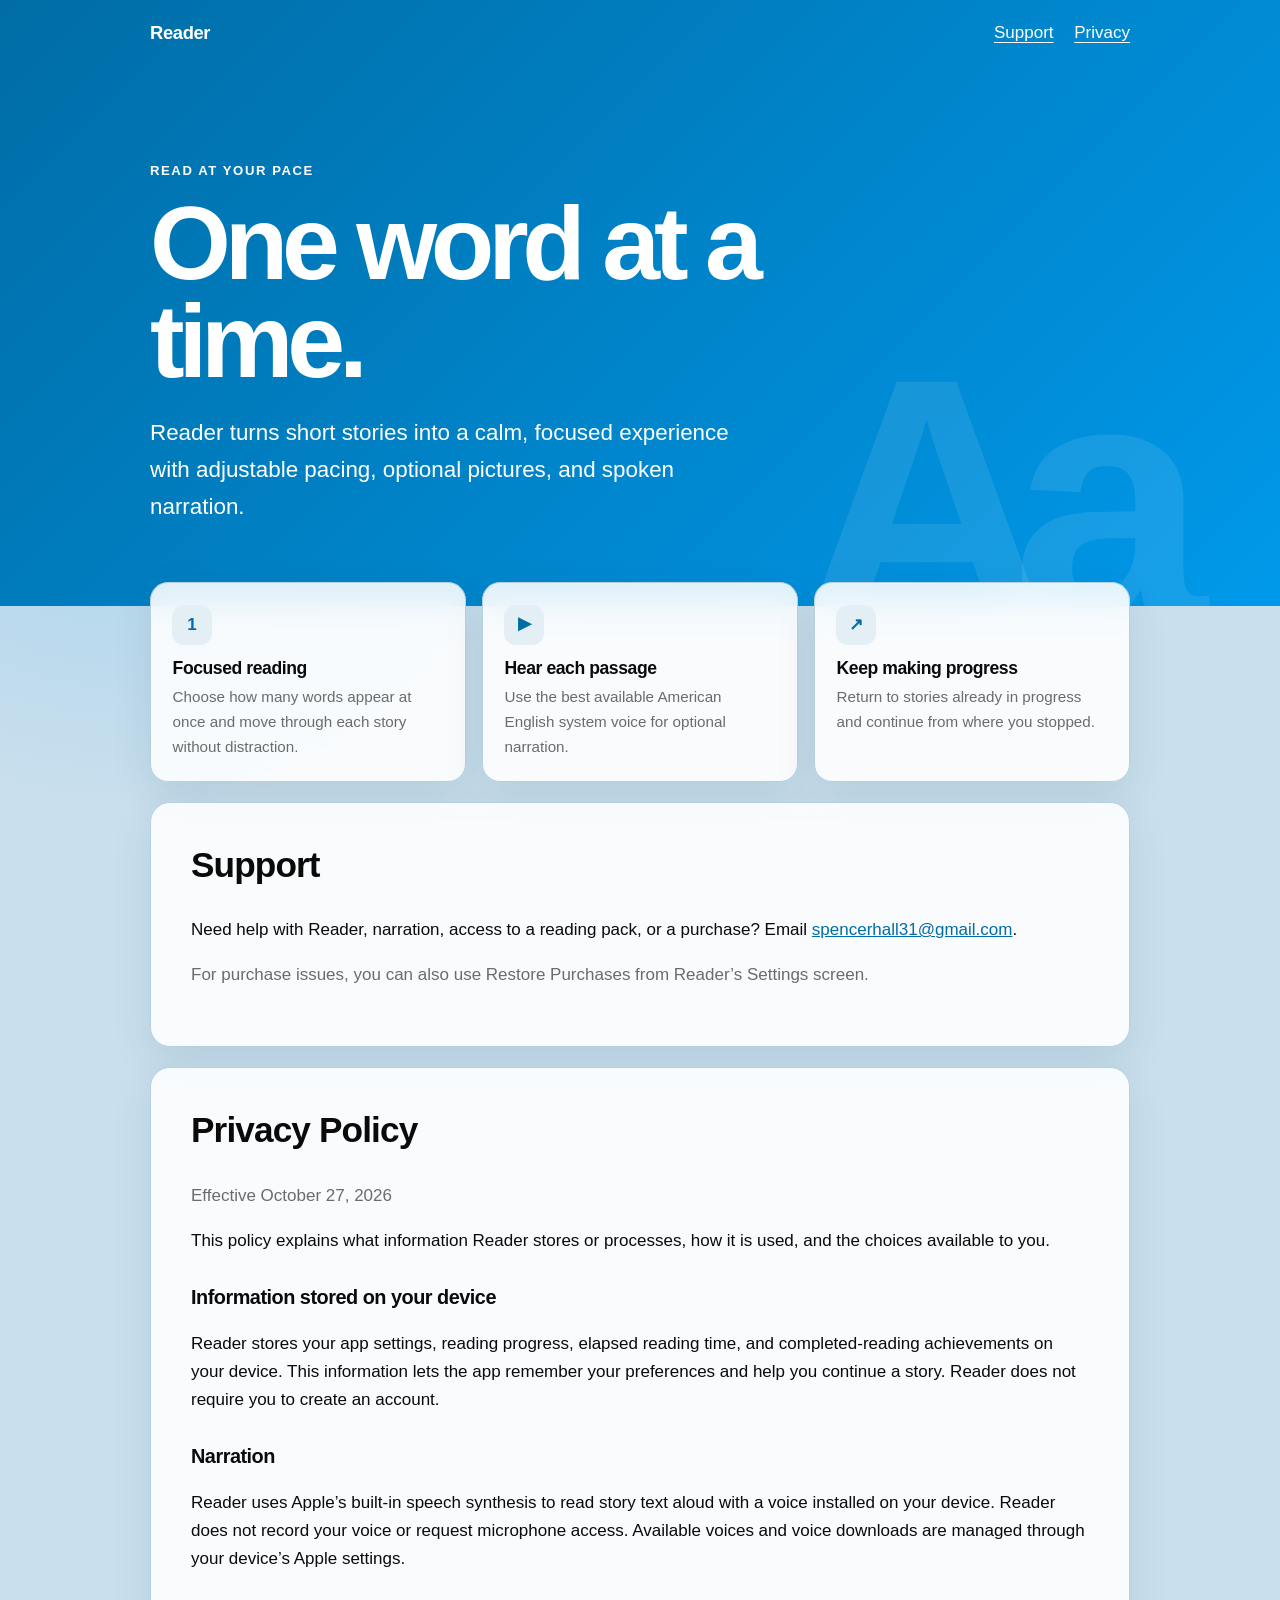
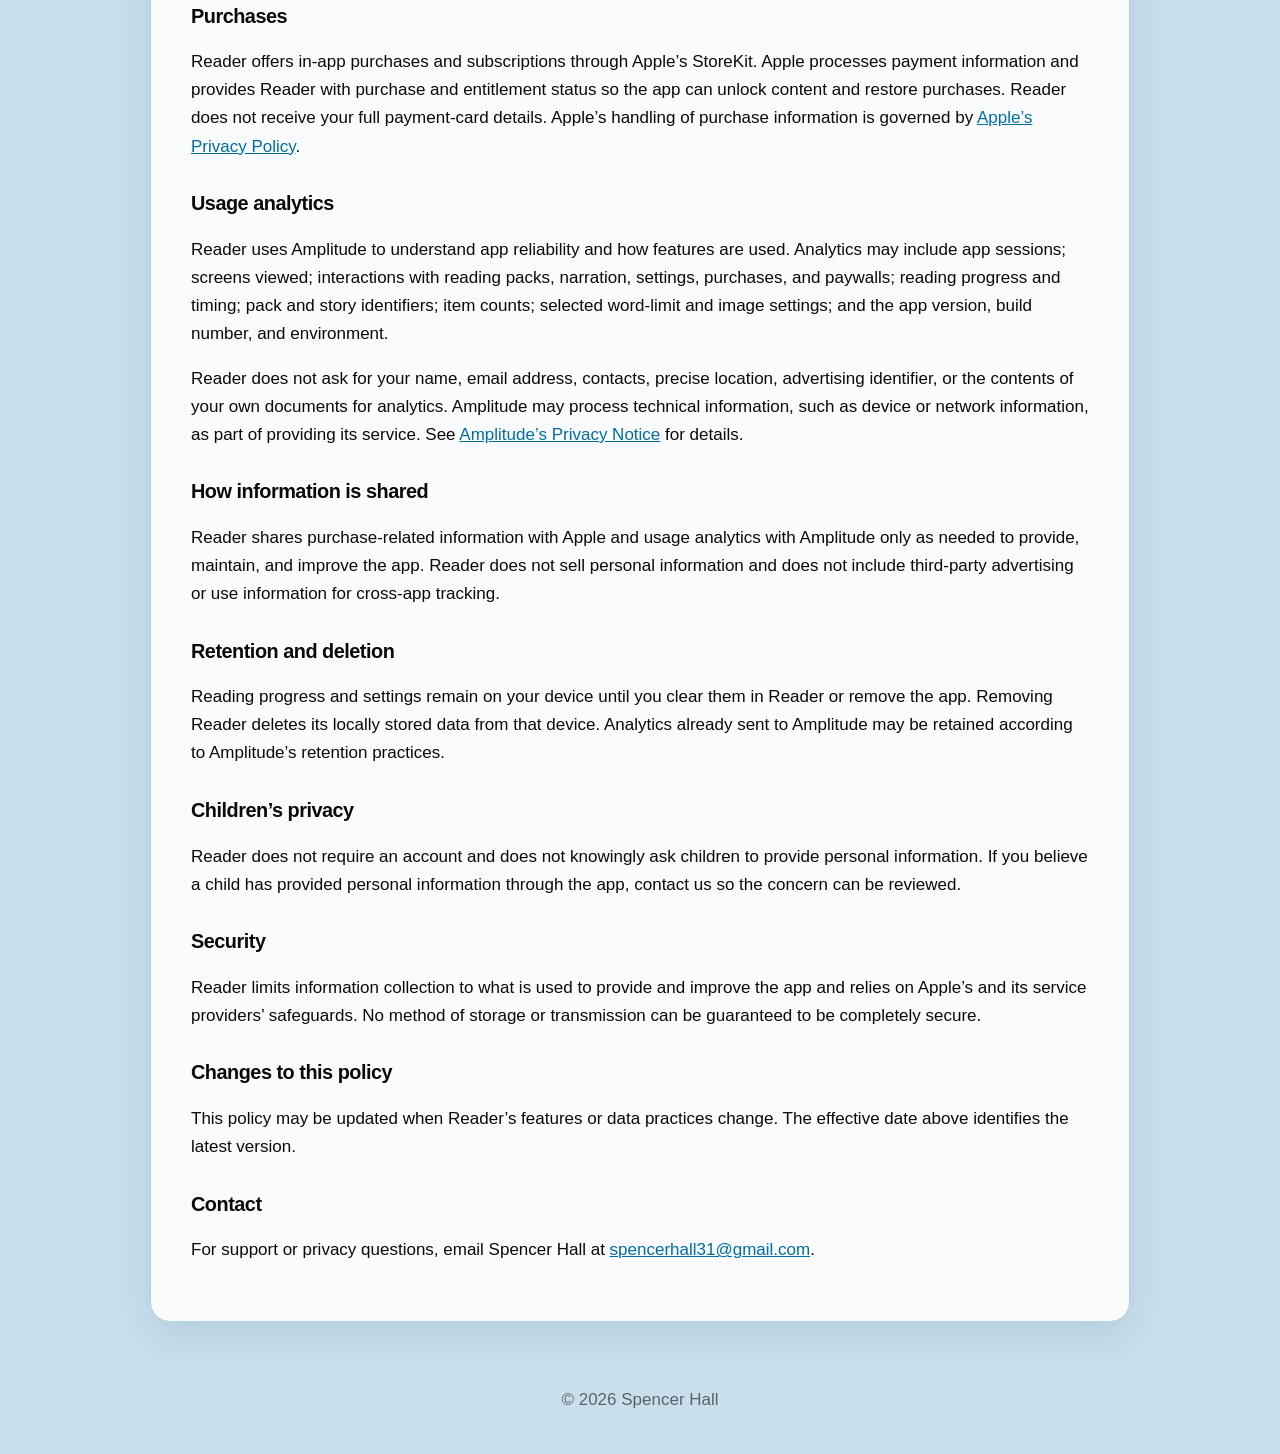
==== index.html @ de5d3157 "initial commit" ====
<!doctype html>
<html lang="en">
<head>
    <meta charset="utf-8">
    <meta name="viewport" content="width=device-width, initial-scale=1">
    <meta name="description" content="Reader makes reading easier with focused, word-by-word pacing, pictures, and spoken narration.">
    <title>Reader — Read at Your Pace</title>
    <style>
        :root {
            color-scheme: light dark;
            --background: #c9dfed;
            --surface: rgba(255, 255, 255, 0.88);
            --text: #0a0a0a;
            --muted: rgba(51, 51, 51, 0.72);
            --accent: #0099ea;
            --accent-strong: #006da6;
            --accent-soft: #e3eef5;
            --border: #b4d0e1;
            --hero-start: #006da6;
            --hero-end: #0099ea;
        }

        @media (prefers-color-scheme: dark) {
            :root {
                --background: #0a1922;
                --surface: rgba(16, 24, 32, 0.92);
                --text: #ffffff;
                --muted: rgba(197, 190, 176, 0.78);
                --accent: #33b5ff;
                --accent-strong: #79ceff;
                --accent-soft: #18232d;
                --border: #263b48;
                --hero-start: #005987;
                --hero-end: #008ed9;
            }
        }

        * { box-sizing: border-box; }

        html { scroll-behavior: smooth; }

        body {
            margin: 0;
            background:
                radial-gradient(circle at 10% 12%, rgba(0, 153, 234, 0.18), transparent 28rem),
                var(--background);
            color: var(--text);
            font-family: -apple-system, BlinkMacSystemFont, "SF Pro Text", "Helvetica Neue", Arial, sans-serif;
            font-size: 17px;
            line-height: 1.65;
        }

        a { color: var(--accent-strong); }

        header {
            overflow: hidden;
            position: relative;
            background: linear-gradient(135deg, var(--hero-start), var(--hero-end));
            color: #ffffff;
            padding: 1.1rem 1.25rem 5rem;
        }

        header::after {
            content: "Aa";
            position: absolute;
            right: max(-1rem, calc((100vw - 1050px) / 2));
            bottom: -4.5rem;
            color: rgba(255, 255, 255, 0.09);
            font-size: clamp(11rem, 28vw, 22rem);
            font-weight: 800;
            line-height: 1;
            letter-spacing: -0.12em;
            pointer-events: none;
        }

        .nav, .hero, main {
            width: min(100% - 2rem, 980px);
            margin-inline: auto;
        }

        .nav {
            display: flex;
            align-items: center;
            justify-content: space-between;
            gap: 1rem;
        }

        .brand {
            font-size: 1.15rem;
            font-weight: 750;
            letter-spacing: -0.02em;
        }

        nav a {
            color: #ffffff;
            margin-left: 1rem;
            text-decoration-thickness: 1px;
            text-underline-offset: 0.25em;
        }

        .hero {
            position: relative;
            z-index: 1;
            padding-top: clamp(4rem, 10vw, 7rem);
        }

        .eyebrow {
            margin: 0 0 0.75rem;
            font-size: 0.82rem;
            font-weight: 750;
            letter-spacing: 0.12em;
            text-transform: uppercase;
        }

        h1 {
            max-width: 720px;
            margin: 0;
            font-size: clamp(3rem, 9vw, 6.5rem);
            line-height: 0.95;
            letter-spacing: -0.06em;
        }

        .hero-copy {
            max-width: 590px;
            margin: 1.5rem 0 0;
            font-size: clamp(1.15rem, 2.5vw, 1.4rem);
        }

        main { margin-block: -1.5rem 4rem; position: relative; z-index: 2; }

        .features {
            display: grid;
            grid-template-columns: repeat(3, 1fr);
            gap: 1rem;
            margin-bottom: 1.25rem;
        }

        .feature, section {
            background: var(--surface);
            border: 1px solid var(--border);
            box-shadow: 0 14px 40px rgba(10, 54, 78, 0.10);
            backdrop-filter: blur(14px);
        }

        .feature {
            border-radius: 18px;
            padding: 1.35rem;
        }

        .feature-icon {
            display: grid;
            width: 2.5rem;
            height: 2.5rem;
            place-items: center;
            border-radius: 12px;
            background: var(--accent-soft);
            color: var(--accent-strong);
            font-weight: 800;
        }

        .feature h2 { margin: 0.85rem 0 0.25rem; font-size: 1.1rem; }
        .feature p { margin: 0; color: var(--muted); font-size: 0.95rem; }

        section {
            border-radius: 20px;
            margin-bottom: 1.25rem;
            padding: clamp(1.4rem, 5vw, 2.5rem);
        }

        section > h2 { margin-top: 0; font-size: clamp(1.65rem, 4vw, 2.2rem); }
        h2, h3 { line-height: 1.25; letter-spacing: -0.025em; }
        h3 { margin-top: 1.9rem; }

        .effective-date, .muted { color: var(--muted); }

        footer {
            color: var(--muted);
            padding: 0 1rem 2.5rem;
            text-align: center;
        }

        @media (max-width: 700px) {
            header { padding-bottom: 4rem; }
            .features { grid-template-columns: 1fr; }
            .nav { align-items: flex-start; }
            nav { display: flex; flex-direction: column; align-items: flex-end; }
            nav a { margin: 0; }
        }

        @media (prefers-reduced-motion: reduce) {
            html { scroll-behavior: auto; }
        }
    </style>
</head>
<body>
    <header>
        <div class="nav">
            <div class="brand">Reader</div>
            <nav aria-label="Page navigation">
                <a href="#support">Support</a>
                <a href="#privacy">Privacy</a>
            </nav>
        </div>

        <div class="hero">
            <p class="eyebrow">Read at your pace</p>
            <h1>One word at a time.</h1>
            <p class="hero-copy">Reader turns short stories into a calm, focused experience with adjustable pacing, optional pictures, and spoken narration.</p>
        </div>
    </header>

    <main>
        <div class="features" aria-label="Reader features">
            <article class="feature">
                <div class="feature-icon" aria-hidden="true">1</div>
                <h2>Focused reading</h2>
                <p>Choose how many words appear at once and move through each story without distraction.</p>
            </article>
            <article class="feature">
                <div class="feature-icon" aria-hidden="true">▶</div>
                <h2>Hear each passage</h2>
                <p>Use the best available American English system voice for optional narration.</p>
            </article>
            <article class="feature">
                <div class="feature-icon" aria-hidden="true">↗</div>
                <h2>Keep making progress</h2>
                <p>Return to stories already in progress and continue from where you stopped.</p>
            </article>
        </div>

        <section id="support">
            <h2>Support</h2>
            <p>Need help with Reader, narration, access to a reading pack, or a purchase? Email <a href="mailto:spencerhall31@gmail.com">spencerhall31@gmail.com</a>.</p>
            <p class="muted">For purchase issues, you can also use Restore Purchases from Reader’s Settings screen.</p>
        </section>

        <section id="privacy">
            <h2>Privacy Policy</h2>
            <p class="effective-date">Effective October 27, 2026</p>
            <p>This policy explains what information Reader stores or processes, how it is used, and the choices available to you.</p>

            <h3>Information stored on your device</h3>
            <p>Reader stores your app settings, reading progress, elapsed reading time, and completed-reading achievements on your device. This information lets the app remember your preferences and help you continue a story. Reader does not require you to create an account.</p>

            <h3>Narration</h3>
            <p>Reader uses Apple’s built-in speech synthesis to read story text aloud with a voice installed on your device. Reader does not record your voice or request microphone access. Available voices and voice downloads are managed through your device’s Apple settings.</p>

            <h3>Purchases</h3>
            <p>Reader offers in-app purchases and subscriptions through Apple’s StoreKit. Apple processes payment information and provides Reader with purchase and entitlement status so the app can unlock content and restore purchases. Reader does not receive your full payment-card details. Apple’s handling of purchase information is governed by <a href="https://www.apple.com/legal/privacy/" rel="noopener noreferrer">Apple’s Privacy Policy</a>.</p>

            <h3>Usage analytics</h3>
            <p>Reader uses Amplitude to understand app reliability and how features are used. Analytics may include app sessions; screens viewed; interactions with reading packs, narration, settings, purchases, and paywalls; reading progress and timing; pack and story identifiers; item counts; selected word-limit and image settings; and the app version, build number, and environment.</p>
            <p>Reader does not ask for your name, email address, contacts, precise location, advertising identifier, or the contents of your own documents for analytics. Amplitude may process technical information, such as device or network information, as part of providing its service. See <a href="https://amplitude.com/privacy" rel="noopener noreferrer">Amplitude’s Privacy Notice</a> for details.</p>

            <h3>How information is shared</h3>
            <p>Reader shares purchase-related information with Apple and usage analytics with Amplitude only as needed to provide, maintain, and improve the app. Reader does not sell personal information and does not include third-party advertising or use information for cross-app tracking.</p>

            <h3>Retention and deletion</h3>
            <p>Reading progress and settings remain on your device until you clear them in Reader or remove the app. Removing Reader deletes its locally stored data from that device. Analytics already sent to Amplitude may be retained according to Amplitude’s retention practices.</p>

            <h3>Children’s privacy</h3>
            <p>Reader does not require an account and does not knowingly ask children to provide personal information. If you believe a child has provided personal information through the app, contact us so the concern can be reviewed.</p>

            <h3>Security</h3>
            <p>Reader limits information collection to what is used to provide and improve the app and relies on Apple’s and its service providers’ safeguards. No method of storage or transmission can be guaranteed to be completely secure.</p>

            <h3>Changes to this policy</h3>
            <p>This policy may be updated when Reader’s features or data practices change. The effective date above identifies the latest version.</p>

            <h3>Contact</h3>
            <p>For support or privacy questions, email Spencer Hall at <a href="mailto:spencerhall31@gmail.com">spencerhall31@gmail.com</a>.</p>
        </section>
    </main>

    <footer>&copy; 2026 Spencer Hall</footer>
</body>
</html>
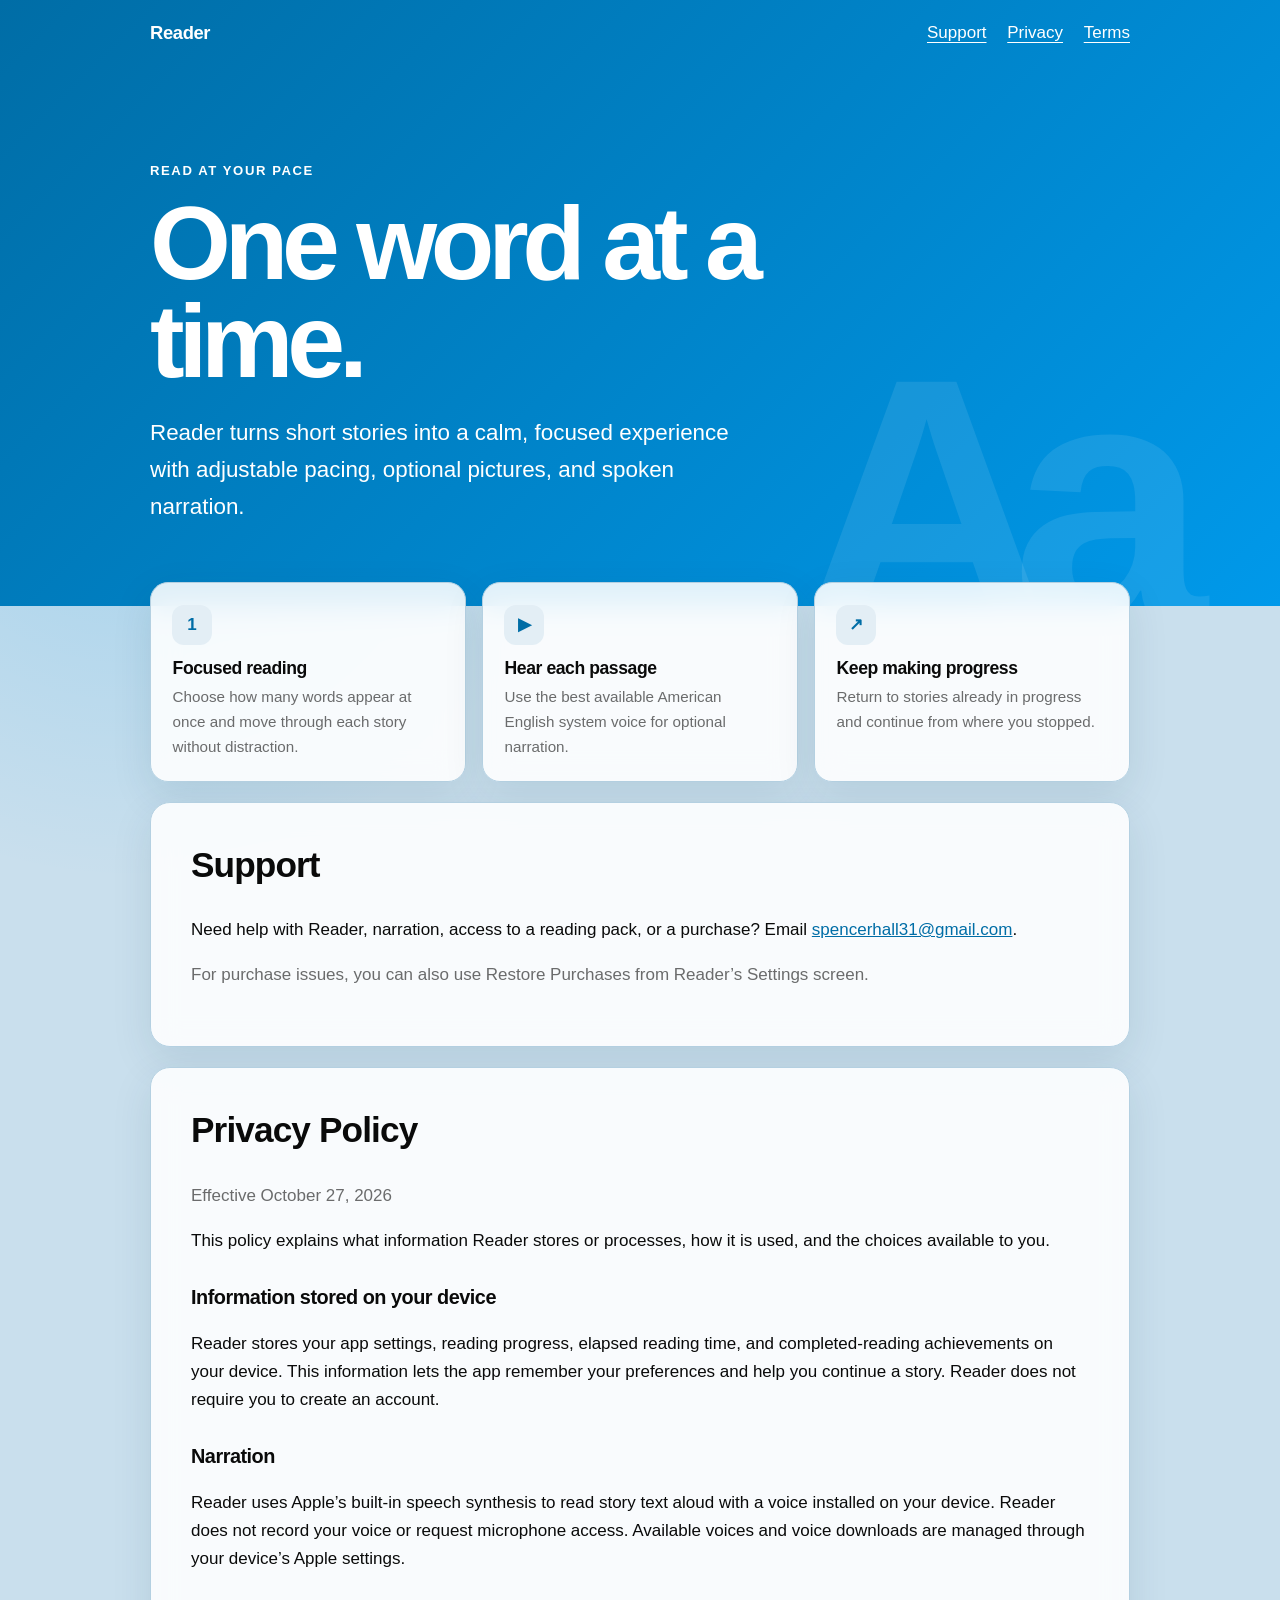
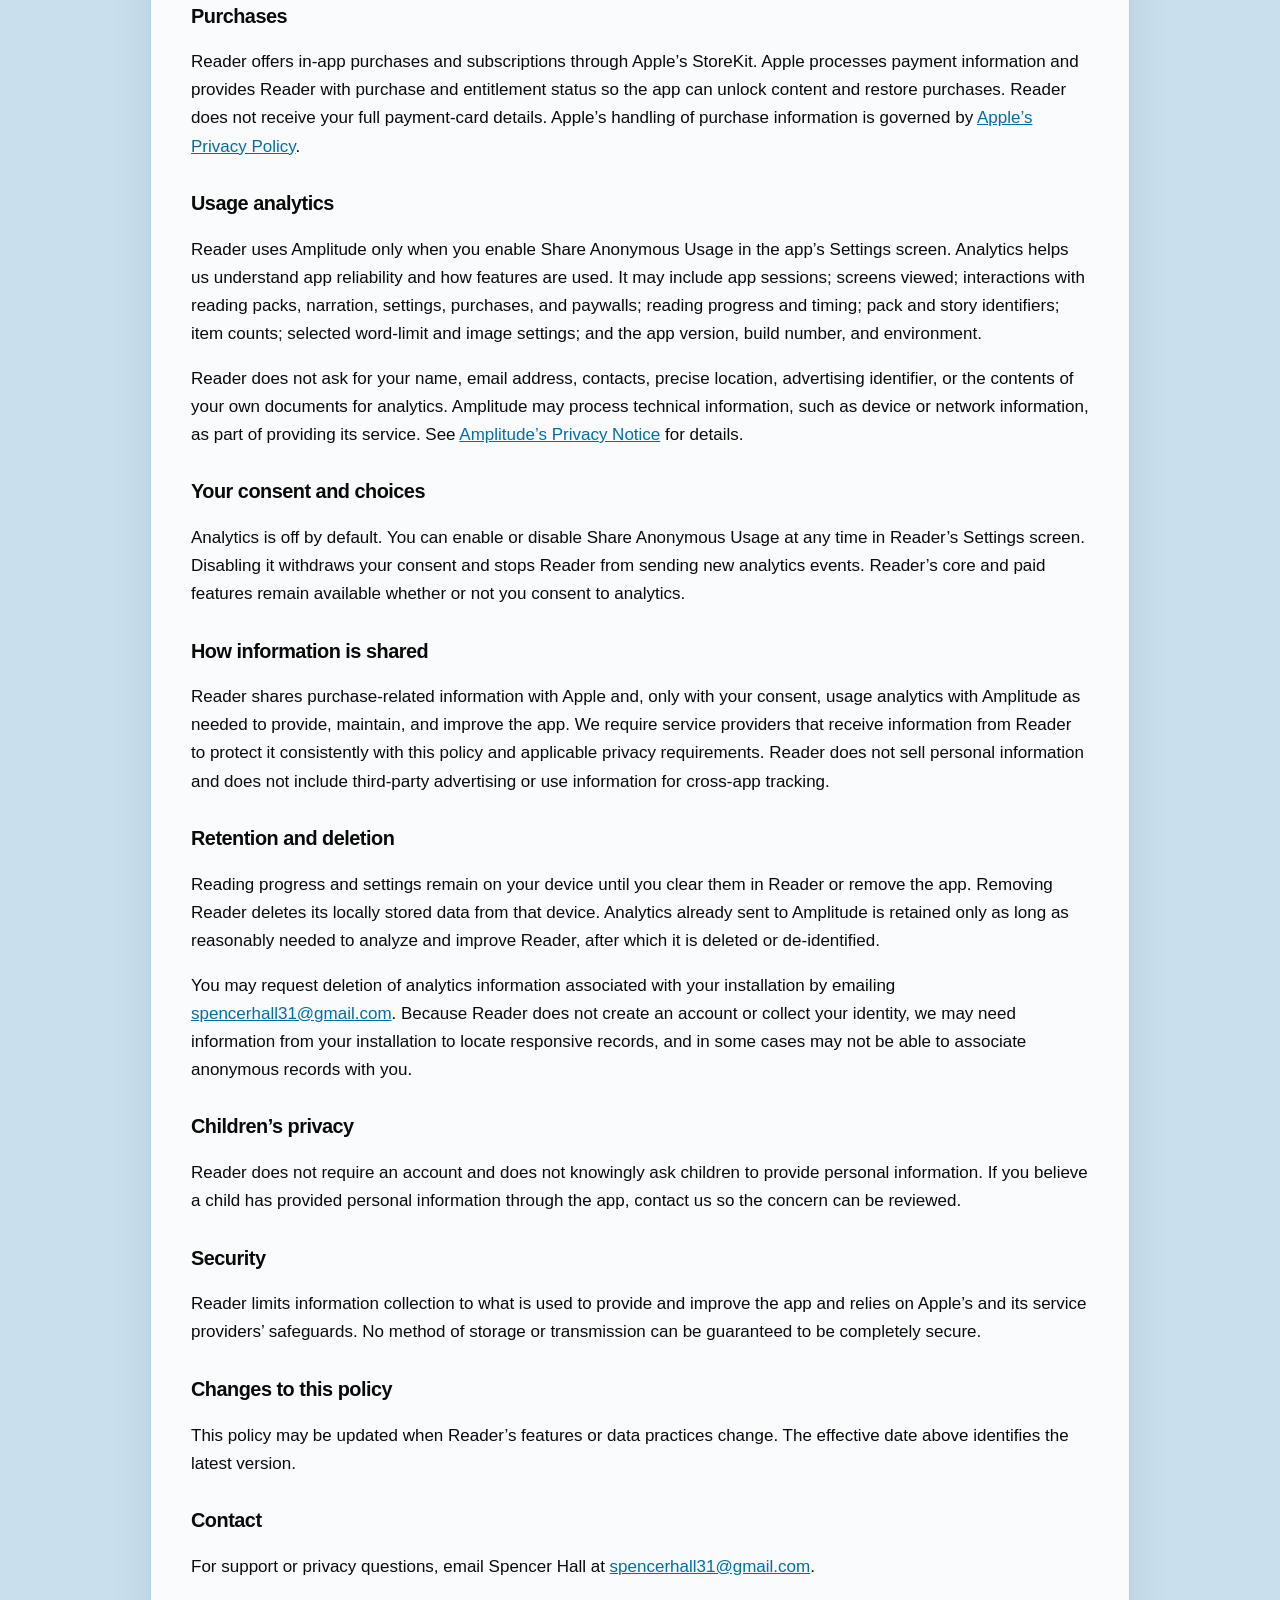
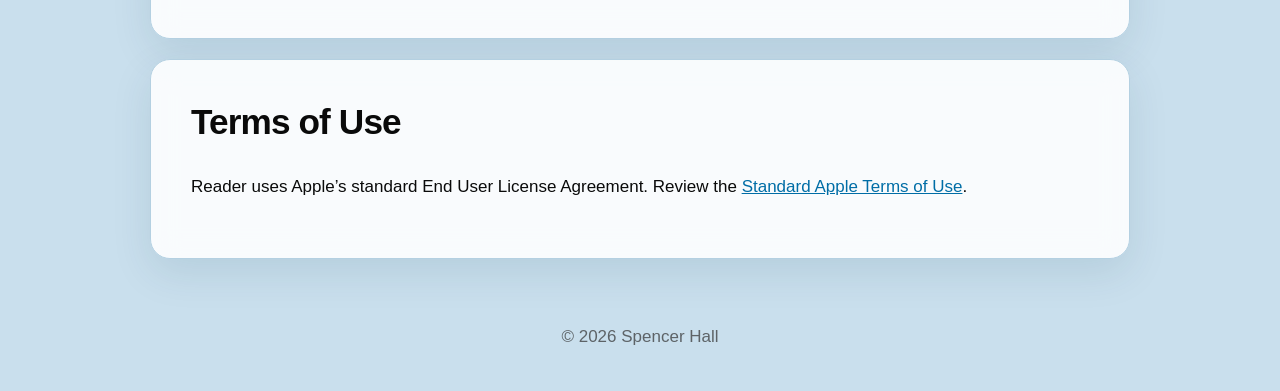
==== commit 2067b094: "updates" ====
--- a/index.html
+++ b/index.html
@@ -197,8 +197,9 @@
         <div class="nav">
             <div class="brand">Reader</div>
             <nav aria-label="Page navigation">
-                <a href="#support">Support</a>
-                <a href="#privacy">Privacy</a>
+            <a href="#support">Support</a>
+            <a href="#privacy">Privacy</a>
+            <a href="#terms">Terms</a>
             </nav>
         </div>
 
@@ -249,14 +250,18 @@
             <p>Reader offers in-app purchases and subscriptions through Apple’s StoreKit. Apple processes payment information and provides Reader with purchase and entitlement status so the app can unlock content and restore purchases. Reader does not receive your full payment-card details. Apple’s handling of purchase information is governed by <a href="https://www.apple.com/legal/privacy/" rel="noopener noreferrer">Apple’s Privacy Policy</a>.</p>
 
             <h3>Usage analytics</h3>
-            <p>Reader uses Amplitude to understand app reliability and how features are used. Analytics may include app sessions; screens viewed; interactions with reading packs, narration, settings, purchases, and paywalls; reading progress and timing; pack and story identifiers; item counts; selected word-limit and image settings; and the app version, build number, and environment.</p>
+            <p>Reader uses Amplitude only when you enable Share Anonymous Usage in the app’s Settings screen. Analytics helps us understand app reliability and how features are used. It may include app sessions; screens viewed; interactions with reading packs, narration, settings, purchases, and paywalls; reading progress and timing; pack and story identifiers; item counts; selected word-limit and image settings; and the app version, build number, and environment.</p>
             <p>Reader does not ask for your name, email address, contacts, precise location, advertising identifier, or the contents of your own documents for analytics. Amplitude may process technical information, such as device or network information, as part of providing its service. See <a href="https://amplitude.com/privacy" rel="noopener noreferrer">Amplitude’s Privacy Notice</a> for details.</p>
 
+            <h3>Your consent and choices</h3>
+            <p>Analytics is off by default. You can enable or disable Share Anonymous Usage at any time in Reader’s Settings screen. Disabling it withdraws your consent and stops Reader from sending new analytics events. Reader’s core and paid features remain available whether or not you consent to analytics.</p>
+
             <h3>How information is shared</h3>
-            <p>Reader shares purchase-related information with Apple and usage analytics with Amplitude only as needed to provide, maintain, and improve the app. Reader does not sell personal information and does not include third-party advertising or use information for cross-app tracking.</p>
+            <p>Reader shares purchase-related information with Apple and, only with your consent, usage analytics with Amplitude as needed to provide, maintain, and improve the app. We require service providers that receive information from Reader to protect it consistently with this policy and applicable privacy requirements. Reader does not sell personal information and does not include third-party advertising or use information for cross-app tracking.</p>
 
             <h3>Retention and deletion</h3>
-            <p>Reading progress and settings remain on your device until you clear them in Reader or remove the app. Removing Reader deletes its locally stored data from that device. Analytics already sent to Amplitude may be retained according to Amplitude’s retention practices.</p>
+            <p>Reading progress and settings remain on your device until you clear them in Reader or remove the app. Removing Reader deletes its locally stored data from that device. Analytics already sent to Amplitude is retained only as long as reasonably needed to analyze and improve Reader, after which it is deleted or de-identified.</p>
+            <p>You may request deletion of analytics information associated with your installation by emailing <a href="mailto:spencerhall31@gmail.com">spencerhall31@gmail.com</a>. Because Reader does not create an account or collect your identity, we may need information from your installation to locate responsive records, and in some cases may not be able to associate anonymous records with you.</p>
 
             <h3>Children’s privacy</h3>
             <p>Reader does not require an account and does not knowingly ask children to provide personal information. If you believe a child has provided personal information through the app, contact us so the concern can be reviewed.</p>
@@ -270,6 +275,11 @@
             <h3>Contact</h3>
             <p>For support or privacy questions, email Spencer Hall at <a href="mailto:spencerhall31@gmail.com">spencerhall31@gmail.com</a>.</p>
         </section>
+
+        <section id="terms">
+            <h2>Terms of Use</h2>
+            <p>Reader uses Apple’s standard End User License Agreement. Review the <a href="https://www.apple.com/legal/internet-services/itunes/dev/stdeula/" rel="noopener noreferrer">Standard Apple Terms of Use</a>.</p>
+        </section>
     </main>
 
     <footer>&copy; 2026 Spencer Hall</footer>
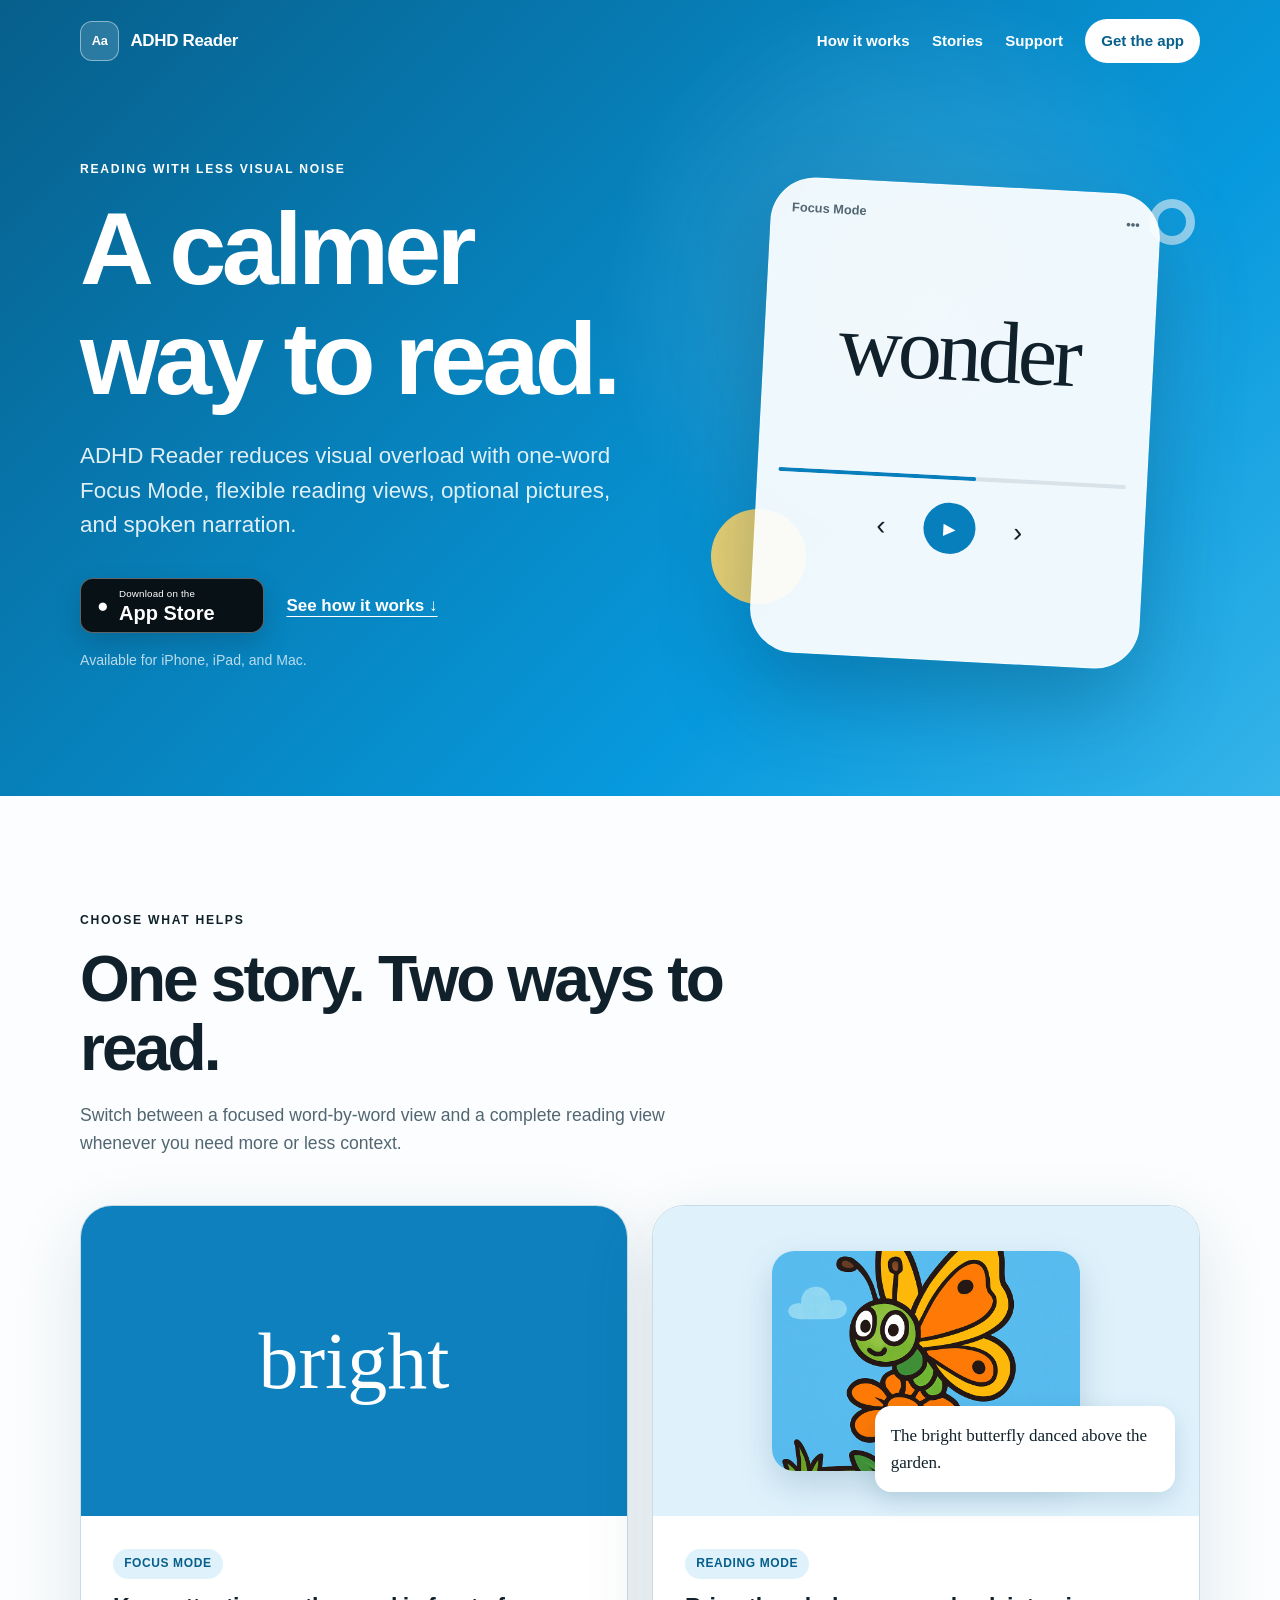
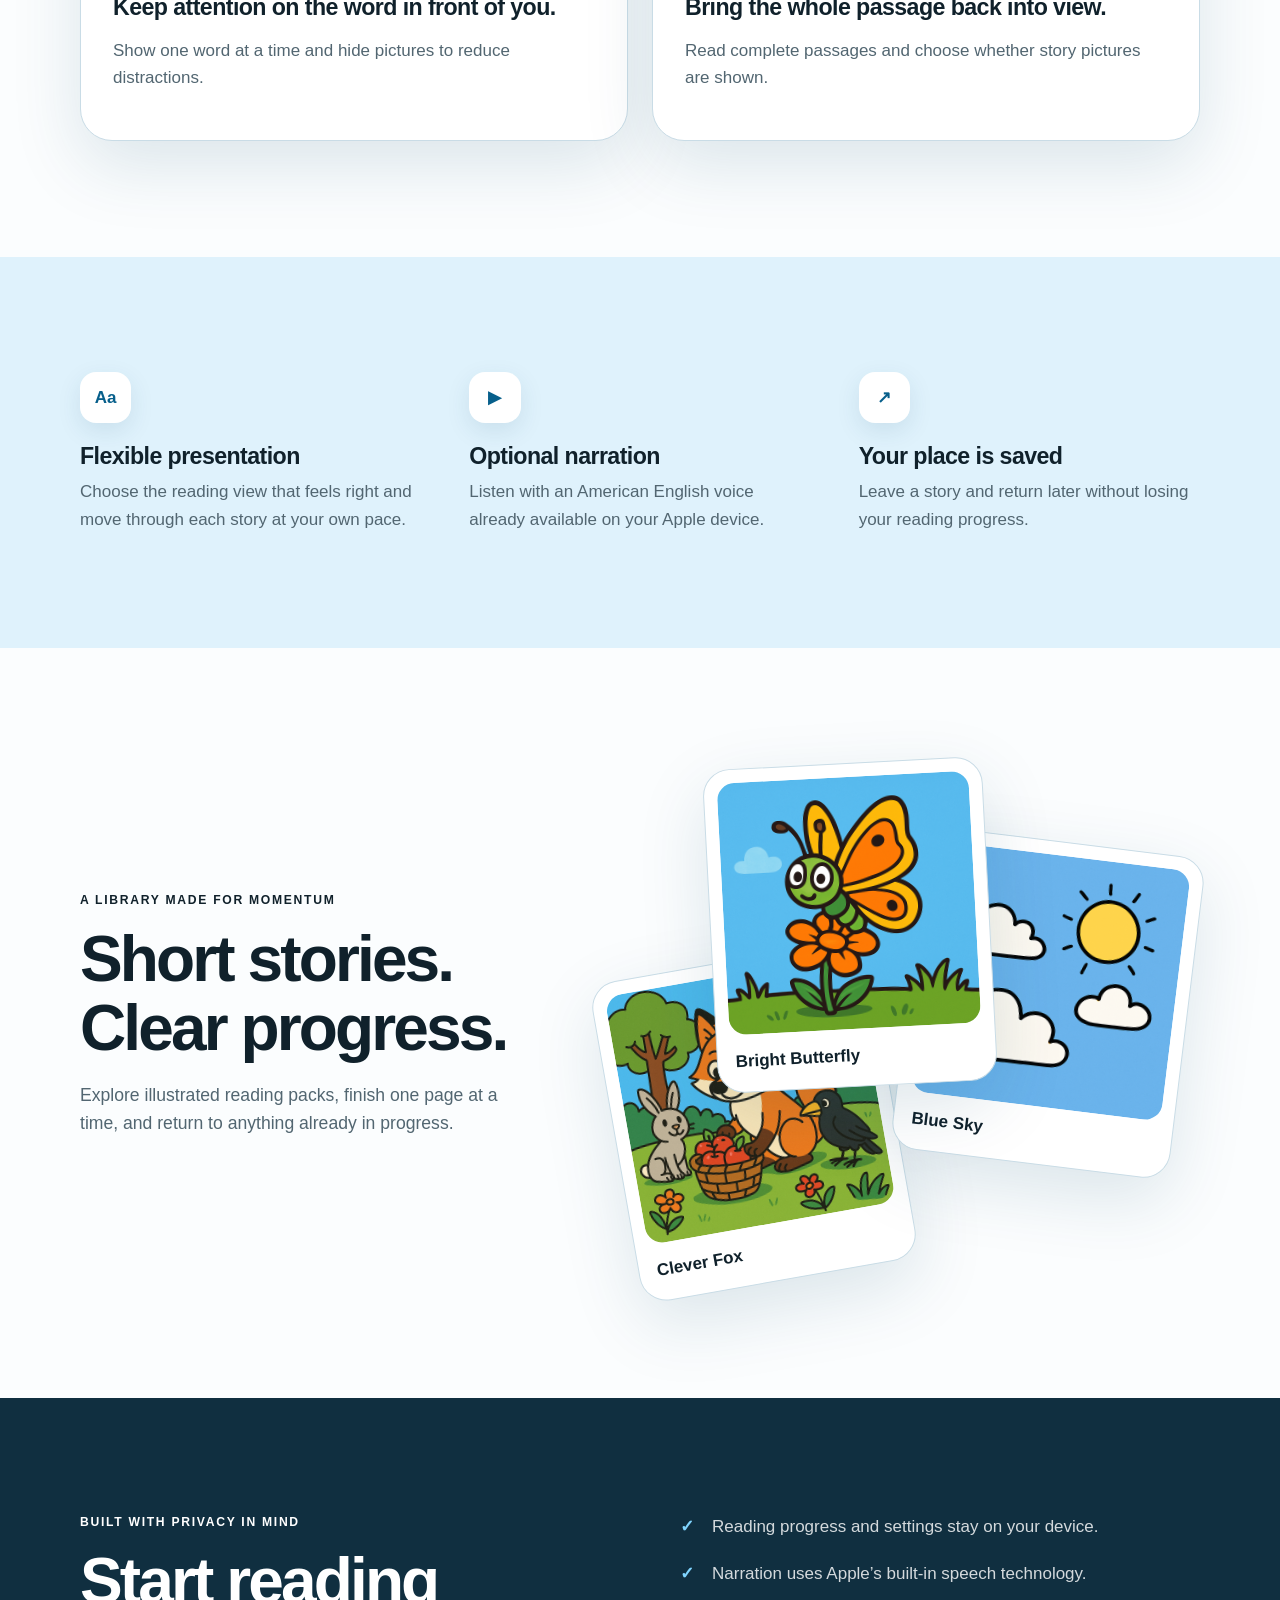
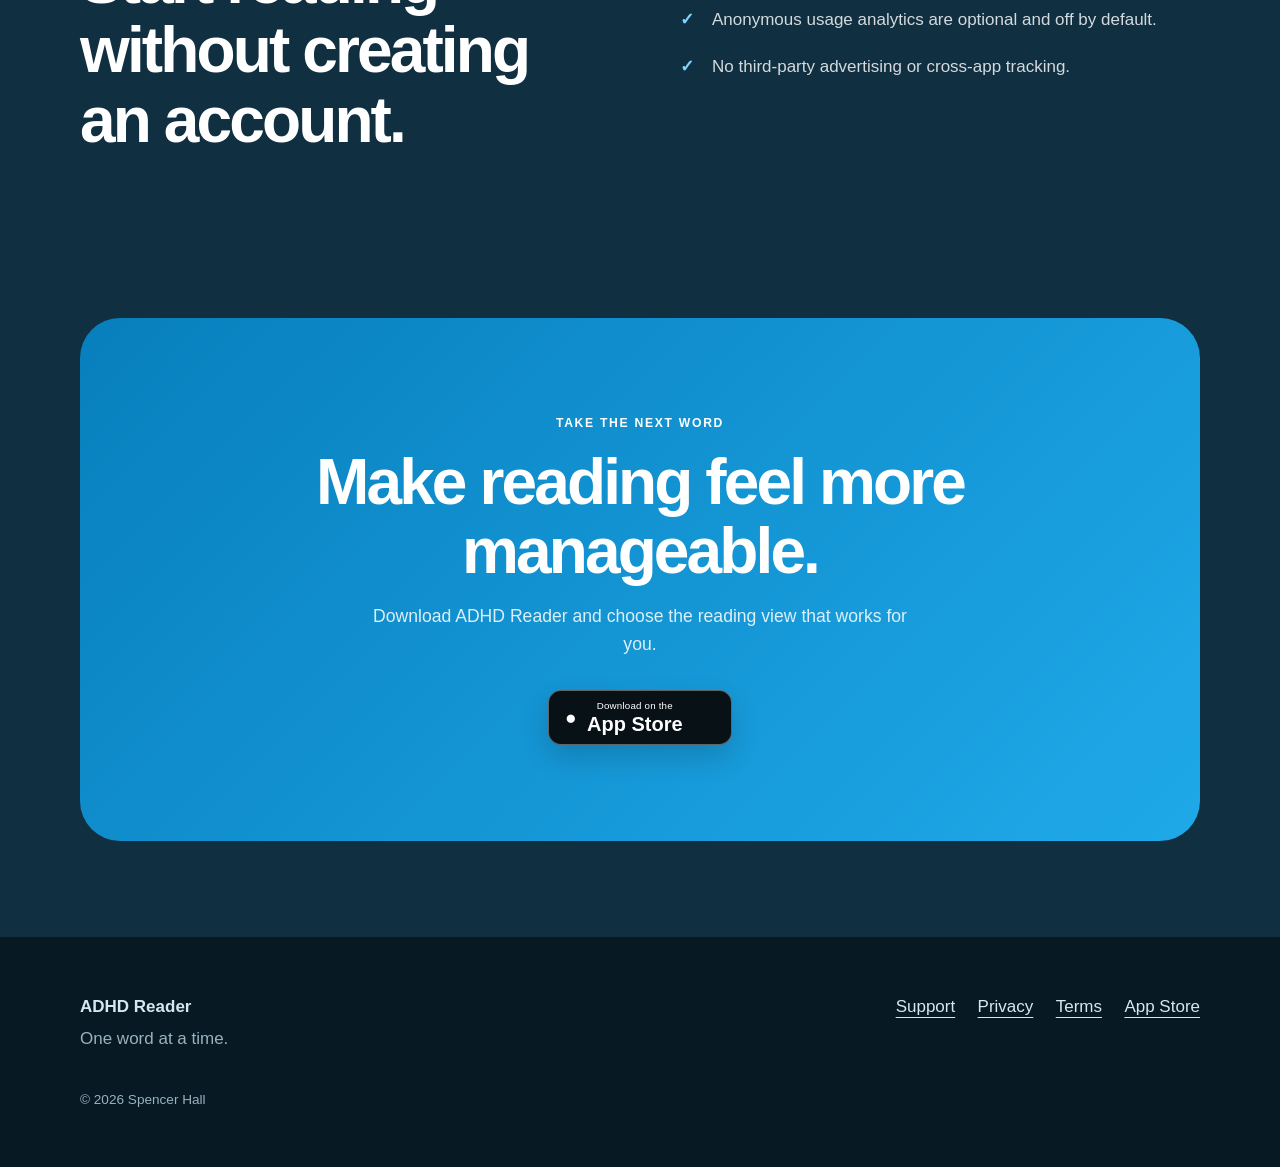
==== commit 49bbcdb3: "Redesign ADHD Reader website" ====
--- a/index.html
+++ b/index.html
@@ -3,285 +3,182 @@
 <head>
     <meta charset="utf-8">
     <meta name="viewport" content="width=device-width, initial-scale=1">
-    <meta name="description" content="Reader makes reading easier with focused, word-by-word pacing, pictures, and spoken narration.">
-    <title>Reader — Read at Your Pace</title>
-    <style>
-        :root {
-            color-scheme: light dark;
-            --background: #c9dfed;
-            --surface: rgba(255, 255, 255, 0.88);
-            --text: #0a0a0a;
-            --muted: rgba(51, 51, 51, 0.72);
-            --accent: #0099ea;
-            --accent-strong: #006da6;
-            --accent-soft: #e3eef5;
-            --border: #b4d0e1;
-            --hero-start: #006da6;
-            --hero-end: #0099ea;
-        }
-
-        @media (prefers-color-scheme: dark) {
-            :root {
-                --background: #0a1922;
-                --surface: rgba(16, 24, 32, 0.92);
-                --text: #ffffff;
-                --muted: rgba(197, 190, 176, 0.78);
-                --accent: #33b5ff;
-                --accent-strong: #79ceff;
-                --accent-soft: #18232d;
-                --border: #263b48;
-                --hero-start: #005987;
-                --hero-end: #008ed9;
-            }
-        }
-
-        * { box-sizing: border-box; }
-
-        html { scroll-behavior: smooth; }
-
-        body {
-            margin: 0;
-            background:
-                radial-gradient(circle at 10% 12%, rgba(0, 153, 234, 0.18), transparent 28rem),
-                var(--background);
-            color: var(--text);
-            font-family: -apple-system, BlinkMacSystemFont, "SF Pro Text", "Helvetica Neue", Arial, sans-serif;
-            font-size: 17px;
-            line-height: 1.65;
-        }
-
-        a { color: var(--accent-strong); }
-
-        header {
-            overflow: hidden;
-            position: relative;
-            background: linear-gradient(135deg, var(--hero-start), var(--hero-end));
-            color: #ffffff;
-            padding: 1.1rem 1.25rem 5rem;
-        }
-
-        header::after {
-            content: "Aa";
-            position: absolute;
-            right: max(-1rem, calc((100vw - 1050px) / 2));
-            bottom: -4.5rem;
-            color: rgba(255, 255, 255, 0.09);
-            font-size: clamp(11rem, 28vw, 22rem);
-            font-weight: 800;
-            line-height: 1;
-            letter-spacing: -0.12em;
-            pointer-events: none;
-        }
-
-        .nav, .hero, main {
-            width: min(100% - 2rem, 980px);
-            margin-inline: auto;
-        }
-
-        .nav {
-            display: flex;
-            align-items: center;
-            justify-content: space-between;
-            gap: 1rem;
-        }
-
-        .brand {
-            font-size: 1.15rem;
-            font-weight: 750;
-            letter-spacing: -0.02em;
-        }
-
-        nav a {
-            color: #ffffff;
-            margin-left: 1rem;
-            text-decoration-thickness: 1px;
-            text-underline-offset: 0.25em;
-        }
-
-        .hero {
-            position: relative;
-            z-index: 1;
-            padding-top: clamp(4rem, 10vw, 7rem);
-        }
-
-        .eyebrow {
-            margin: 0 0 0.75rem;
-            font-size: 0.82rem;
-            font-weight: 750;
-            letter-spacing: 0.12em;
-            text-transform: uppercase;
-        }
-
-        h1 {
-            max-width: 720px;
-            margin: 0;
-            font-size: clamp(3rem, 9vw, 6.5rem);
-            line-height: 0.95;
-            letter-spacing: -0.06em;
-        }
-
-        .hero-copy {
-            max-width: 590px;
-            margin: 1.5rem 0 0;
-            font-size: clamp(1.15rem, 2.5vw, 1.4rem);
-        }
-
-        main { margin-block: -1.5rem 4rem; position: relative; z-index: 2; }
-
-        .features {
-            display: grid;
-            grid-template-columns: repeat(3, 1fr);
-            gap: 1rem;
-            margin-bottom: 1.25rem;
-        }
-
-        .feature, section {
-            background: var(--surface);
-            border: 1px solid var(--border);
-            box-shadow: 0 14px 40px rgba(10, 54, 78, 0.10);
-            backdrop-filter: blur(14px);
-        }
-
-        .feature {
-            border-radius: 18px;
-            padding: 1.35rem;
-        }
-
-        .feature-icon {
-            display: grid;
-            width: 2.5rem;
-            height: 2.5rem;
-            place-items: center;
-            border-radius: 12px;
-            background: var(--accent-soft);
-            color: var(--accent-strong);
-            font-weight: 800;
-        }
-
-        .feature h2 { margin: 0.85rem 0 0.25rem; font-size: 1.1rem; }
-        .feature p { margin: 0; color: var(--muted); font-size: 0.95rem; }
-
-        section {
-            border-radius: 20px;
-            margin-bottom: 1.25rem;
-            padding: clamp(1.4rem, 5vw, 2.5rem);
-        }
-
-        section > h2 { margin-top: 0; font-size: clamp(1.65rem, 4vw, 2.2rem); }
-        h2, h3 { line-height: 1.25; letter-spacing: -0.025em; }
-        h3 { margin-top: 1.9rem; }
-
-        .effective-date, .muted { color: var(--muted); }
-
-        footer {
-            color: var(--muted);
-            padding: 0 1rem 2.5rem;
-            text-align: center;
-        }
-
-        @media (max-width: 700px) {
-            header { padding-bottom: 4rem; }
-            .features { grid-template-columns: 1fr; }
-            .nav { align-items: flex-start; }
-            nav { display: flex; flex-direction: column; align-items: flex-end; }
-            nav a { margin: 0; }
-        }
-
-        @media (prefers-reduced-motion: reduce) {
-            html { scroll-behavior: auto; }
-        }
-    </style>
+    <meta name="description" content="ADHD Reader creates a calmer reading experience with one-word Focus Mode, flexible reading views, optional pictures, and spoken narration.">
+    <meta property="og:title" content="ADHD Reader — A calmer way to read">
+    <meta property="og:description" content="Reduce visual overload with focused reading, optional pictures, spoken narration, and saved progress.">
+    <meta property="og:type" content="website">
+    <meta name="theme-color" content="#087fbd">
+    <title>ADHD Reader — A Calmer Way to Read</title>
+    <link rel="stylesheet" href="styles.css">
 </head>
 <body>
-    <header>
-        <div class="nav">
-            <div class="brand">Reader</div>
-            <nav aria-label="Page navigation">
-            <a href="#support">Support</a>
-            <a href="#privacy">Privacy</a>
-            <a href="#terms">Terms</a>
-            </nav>
-        </div>
-
-        <div class="hero">
-            <p class="eyebrow">Read at your pace</p>
-            <h1>One word at a time.</h1>
-            <p class="hero-copy">Reader turns short stories into a calm, focused experience with adjustable pacing, optional pictures, and spoken narration.</p>
-        </div>
+    <a class="skip-link" href="#main">Skip to content</a>
+    <header class="site-header">
+        <nav class="nav container" aria-label="Main navigation">
+            <a class="brand" href="index.html" aria-label="ADHD Reader home">
+                <span class="brand-mark" aria-hidden="true">Aa</span>
+                <span>ADHD Reader</span>
+            </a>
+            <div class="nav-links">
+                <a href="#how-it-works">How it works</a>
+                <a href="#stories">Stories</a>
+                <a href="support.html">Support</a>
+                <a class="button button-small" href="https://apps.apple.com/us/app/adhd-reader/id1557040263">Get the app</a>
+            </div>
+        </nav>
     </header>
 
-    <main>
-        <div class="features" aria-label="Reader features">
-            <article class="feature">
-                <div class="feature-icon" aria-hidden="true">1</div>
-                <h2>Focused reading</h2>
-                <p>Choose how many words appear at once and move through each story without distraction.</p>
-            </article>
-            <article class="feature">
-                <div class="feature-icon" aria-hidden="true">▶</div>
-                <h2>Hear each passage</h2>
-                <p>Use the best available American English system voice for optional narration.</p>
-            </article>
-            <article class="feature">
-                <div class="feature-icon" aria-hidden="true">↗</div>
-                <h2>Keep making progress</h2>
-                <p>Return to stories already in progress and continue from where you stopped.</p>
-            </article>
-        </div>
+    <main id="main">
+        <section class="hero">
+            <div class="container hero-grid">
+                <div class="hero-copy">
+                    <p class="eyebrow">Reading with less visual noise</p>
+                    <h1>A calmer way to read.</h1>
+                    <p class="lede">ADHD Reader reduces visual overload with one-word Focus Mode, flexible reading views, optional pictures, and spoken narration.</p>
+                    <div class="hero-actions">
+                        <a class="app-store-button" href="https://apps.apple.com/us/app/adhd-reader/id1557040263" aria-label="Download ADHD Reader on the App Store">
+                            <span class="apple" aria-hidden="true">●</span>
+                            <span><small>Download on the</small>App Store</span>
+                        </a>
+                        <a class="text-link" href="#how-it-works">See how it works <span aria-hidden="true">↓</span></a>
+                    </div>
+                    <p class="availability">Available for iPhone, iPad, and Mac.</p>
+                </div>
 
-        <section id="support">
-            <h2>Support</h2>
-            <p>Need help with Reader, narration, access to a reading pack, or a purchase? Email <a href="mailto:spencerhall31@gmail.com">spencerhall31@gmail.com</a>.</p>
-            <p class="muted">For purchase issues, you can also use Restore Purchases from Reader’s Settings screen.</p>
+                <div class="focus-demo" aria-label="Demonstration of Focus Mode showing one word at a time">
+                    <div class="demo-window">
+                        <div class="demo-topbar">
+                            <span class="demo-label">Focus Mode</span>
+                            <span aria-hidden="true">•••</span>
+                        </div>
+                        <div class="demo-word" aria-hidden="true">wonder</div>
+                        <div class="demo-progress" aria-hidden="true"><span></span></div>
+                        <div class="demo-controls" aria-hidden="true">
+                            <span>‹</span><span class="demo-play">▶</span><span>›</span>
+                        </div>
+                    </div>
+                    <span class="orbit orbit-one" aria-hidden="true"></span>
+                    <span class="orbit orbit-two" aria-hidden="true"></span>
+                </div>
+            </div>
         </section>
 
-        <section id="privacy">
-            <h2>Privacy Policy</h2>
-            <p class="effective-date">Effective October 27, 2026</p>
-            <p>This policy explains what information Reader stores or processes, how it is used, and the choices available to you.</p>
-
-            <h3>Information stored on your device</h3>
-            <p>Reader stores your app settings, reading progress, elapsed reading time, and completed-reading achievements on your device. This information lets the app remember your preferences and help you continue a story. Reader does not require you to create an account.</p>
-
-            <h3>Narration</h3>
-            <p>Reader uses Apple’s built-in speech synthesis to read story text aloud with a voice installed on your device. Reader does not record your voice or request microphone access. Available voices and voice downloads are managed through your device’s Apple settings.</p>
-
-            <h3>Purchases</h3>
-            <p>Reader offers in-app purchases and subscriptions through Apple’s StoreKit. Apple processes payment information and provides Reader with purchase and entitlement status so the app can unlock content and restore purchases. Reader does not receive your full payment-card details. Apple’s handling of purchase information is governed by <a href="https://www.apple.com/legal/privacy/" rel="noopener noreferrer">Apple’s Privacy Policy</a>.</p>
-
-            <h3>Usage analytics</h3>
-            <p>Reader uses Amplitude only when you enable Share Anonymous Usage in the app’s Settings screen. Analytics helps us understand app reliability and how features are used. It may include app sessions; screens viewed; interactions with reading packs, narration, settings, purchases, and paywalls; reading progress and timing; pack and story identifiers; item counts; selected word-limit and image settings; and the app version, build number, and environment.</p>
-            <p>Reader does not ask for your name, email address, contacts, precise location, advertising identifier, or the contents of your own documents for analytics. Amplitude may process technical information, such as device or network information, as part of providing its service. See <a href="https://amplitude.com/privacy" rel="noopener noreferrer">Amplitude’s Privacy Notice</a> for details.</p>
-
-            <h3>Your consent and choices</h3>
-            <p>Analytics is off by default. You can enable or disable Share Anonymous Usage at any time in Reader’s Settings screen. Disabling it withdraws your consent and stops Reader from sending new analytics events. Reader’s core and paid features remain available whether or not you consent to analytics.</p>
-
-            <h3>How information is shared</h3>
-            <p>Reader shares purchase-related information with Apple and, only with your consent, usage analytics with Amplitude as needed to provide, maintain, and improve the app. We require service providers that receive information from Reader to protect it consistently with this policy and applicable privacy requirements. Reader does not sell personal information and does not include third-party advertising or use information for cross-app tracking.</p>
-
-            <h3>Retention and deletion</h3>
-            <p>Reading progress and settings remain on your device until you clear them in Reader or remove the app. Removing Reader deletes its locally stored data from that device. Analytics already sent to Amplitude is retained only as long as reasonably needed to analyze and improve Reader, after which it is deleted or de-identified.</p>
-            <p>You may request deletion of analytics information associated with your installation by emailing <a href="mailto:spencerhall31@gmail.com">spencerhall31@gmail.com</a>. Because Reader does not create an account or collect your identity, we may need information from your installation to locate responsive records, and in some cases may not be able to associate anonymous records with you.</p>
-
-            <h3>Children’s privacy</h3>
-            <p>Reader does not require an account and does not knowingly ask children to provide personal information. If you believe a child has provided personal information through the app, contact us so the concern can be reviewed.</p>
-
-            <h3>Security</h3>
-            <p>Reader limits information collection to what is used to provide and improve the app and relies on Apple’s and its service providers’ safeguards. No method of storage or transmission can be guaranteed to be completely secure.</p>
-
-            <h3>Changes to this policy</h3>
-            <p>This policy may be updated when Reader’s features or data practices change. The effective date above identifies the latest version.</p>
-
-            <h3>Contact</h3>
-            <p>For support or privacy questions, email Spencer Hall at <a href="mailto:spencerhall31@gmail.com">spencerhall31@gmail.com</a>.</p>
+        <section class="section" id="how-it-works">
+            <div class="container">
+                <div class="section-heading">
+                    <p class="eyebrow">Choose what helps</p>
+                    <h2>One story. Two ways to read.</h2>
+                    <p>Switch between a focused word-by-word view and a complete reading view whenever you need more or less context.</p>
+                </div>
+                <div class="mode-grid">
+                    <article class="mode-card mode-focus">
+                        <div class="mode-visual" aria-hidden="true">
+                            <span class="single-word">bright</span>
+                        </div>
+                        <div class="mode-copy">
+                            <span class="pill">Focus Mode</span>
+                            <h3>Keep attention on the word in front of you.</h3>
+                            <p>Show one word at a time and hide pictures to reduce distractions.</p>
+                        </div>
+                    </article>
+                    <article class="mode-card mode-reading">
+                        <div class="mode-visual reading-preview" aria-hidden="true">
+                            <img src="assets/bright-butterfly.png" alt="">
+                            <span>The bright butterfly danced above the garden.</span>
+                        </div>
+                        <div class="mode-copy">
+                            <span class="pill">Reading Mode</span>
+                            <h3>Bring the whole passage back into view.</h3>
+                            <p>Read complete passages and choose whether story pictures are shown.</p>
+                        </div>
+                    </article>
+                </div>
+            </div>
         </section>
 
-        <section id="terms">
-            <h2>Terms of Use</h2>
-            <p>Reader uses Apple’s standard End User License Agreement. Review the <a href="https://www.apple.com/legal/internet-services/itunes/dev/stdeula/" rel="noopener noreferrer">Standard Apple Terms of Use</a>.</p>
+        <section class="section soft-section">
+            <div class="container benefits-grid">
+                <article>
+                    <span class="benefit-icon" aria-hidden="true">Aa</span>
+                    <h3>Flexible presentation</h3>
+                    <p>Choose the reading view that feels right and move through each story at your own pace.</p>
+                </article>
+                <article>
+                    <span class="benefit-icon" aria-hidden="true">▶</span>
+                    <h3>Optional narration</h3>
+                    <p>Listen with an American English voice already available on your Apple device.</p>
+                </article>
+                <article>
+                    <span class="benefit-icon" aria-hidden="true">↗</span>
+                    <h3>Your place is saved</h3>
+                    <p>Leave a story and return later without losing your reading progress.</p>
+                </article>
+            </div>
+        </section>
+
+        <section class="section" id="stories">
+            <div class="container story-layout">
+                <div class="section-heading story-heading">
+                    <p class="eyebrow">A library made for momentum</p>
+                    <h2>Short stories. Clear progress.</h2>
+                    <p>Explore illustrated reading packs, finish one page at a time, and return to anything already in progress.</p>
+                </div>
+                <div class="story-stack" aria-label="Sample ADHD Reader story packs">
+                    <figure class="story-card story-card-one">
+                        <img src="assets/bright-butterfly.png" alt="Bright Butterfly story pack artwork">
+                        <figcaption>Bright Butterfly</figcaption>
+                    </figure>
+                    <figure class="story-card story-card-two">
+                        <img src="assets/blue-sky.png" alt="Blue Sky story pack artwork">
+                        <figcaption>Blue Sky</figcaption>
+                    </figure>
+                    <figure class="story-card story-card-three">
+                        <img src="assets/clever-fox.png" alt="Clever Fox story pack artwork">
+                        <figcaption>Clever Fox</figcaption>
+                    </figure>
+                </div>
+            </div>
+        </section>
+
+        <section class="section trust-section">
+            <div class="container trust-grid">
+                <div>
+                    <p class="eyebrow">Built with privacy in mind</p>
+                    <h2>Start reading without creating an account.</h2>
+                </div>
+                <ul class="check-list">
+                    <li>Reading progress and settings stay on your device.</li>
+                    <li>Narration uses Apple’s built-in speech technology.</li>
+                    <li>Anonymous usage analytics are optional and off by default.</li>
+                    <li>No third-party advertising or cross-app tracking.</li>
+                </ul>
+            </div>
+        </section>
+
+        <section class="cta-section">
+            <div class="container cta-card">
+                <p class="eyebrow">Take the next word</p>
+                <h2>Make reading feel more manageable.</h2>
+                <p>Download ADHD Reader and choose the reading view that works for you.</p>
+                <a class="app-store-button app-store-button-light" href="https://apps.apple.com/us/app/adhd-reader/id1557040263" aria-label="Download ADHD Reader on the App Store">
+                    <span class="apple" aria-hidden="true">●</span>
+                    <span><small>Download on the</small>App Store</span>
+                </a>
+            </div>
         </section>
     </main>
 
-    <footer>&copy; 2026 Spencer Hall</footer>
+    <footer class="site-footer">
+        <div class="container footer-grid">
+            <div><strong>ADHD Reader</strong><p>One word at a time.</p></div>
+            <nav aria-label="Footer navigation">
+                <a href="support.html">Support</a>
+                <a href="privacy.html">Privacy</a>
+                <a href="terms.html">Terms</a>
+                <a href="https://apps.apple.com/us/app/adhd-reader/id1557040263">App Store</a>
+            </nav>
+            <p class="copyright">&copy; 2026 Spencer Hall</p>
+        </div>
+    </footer>
 </body>
 </html>
--- a/styles.css
+++ b/styles.css
@@ -0,0 +1,166 @@
+:root {
+    color-scheme: light dark;
+    --ink: #10212b;
+    --muted: #526671;
+    --blue: #087fbd;
+    --blue-dark: #075f8b;
+    --sky: #dff2fc;
+    --paper: #fbfdfe;
+    --surface: #ffffff;
+    --line: #c9dce6;
+    --warm: #f7d671;
+    --shadow: 0 24px 70px rgba(7, 69, 101, 0.13);
+}
+
+@media (prefers-color-scheme: dark) {
+    :root {
+        --ink: #f6fbfd;
+        --muted: #b8cbd4;
+        --blue: #43b8f3;
+        --blue-dark: #8ad5fa;
+        --sky: #102d3d;
+        --paper: #081821;
+        --surface: #10242f;
+        --line: #294553;
+        --warm: #f0ce66;
+        --shadow: 0 24px 70px rgba(0, 0, 0, 0.26);
+    }
+}
+
+* { box-sizing: border-box; }
+html { scroll-behavior: smooth; }
+body { margin: 0; background: var(--paper); color: var(--ink); font-family: -apple-system, BlinkMacSystemFont, "SF Pro Text", "Helvetica Neue", sans-serif; font-size: 17px; line-height: 1.6; }
+img { display: block; max-width: 100%; }
+a { color: inherit; }
+.container { width: min(1120px, calc(100% - 2.5rem)); margin-inline: auto; }
+.skip-link { position: fixed; left: 1rem; top: 1rem; z-index: 20; transform: translateY(-180%); padding: .7rem 1rem; border-radius: .6rem; background: var(--ink); color: var(--paper); }
+.skip-link:focus { transform: none; }
+:focus-visible { outline: 3px solid var(--warm); outline-offset: 4px; }
+
+.site-header { position: absolute; inset: 0 0 auto; z-index: 10; color: white; }
+.nav { min-height: 82px; display: flex; align-items: center; justify-content: space-between; gap: 2rem; }
+.brand { display: inline-flex; align-items: center; gap: .7rem; font-weight: 800; text-decoration: none; letter-spacing: -.02em; }
+.brand-mark { display: grid; width: 2.45rem; height: 2.45rem; place-items: center; border: 1px solid rgba(255,255,255,.45); border-radius: .75rem; background: rgba(255,255,255,.14); font-size: .8rem; }
+.nav-links { display: flex; align-items: center; gap: 1.4rem; }
+.nav-links a { text-decoration: none; font-size: .94rem; font-weight: 650; }
+.button { display: inline-flex; align-items: center; justify-content: center; border-radius: 999px; background: white; color: #075f8b; font-weight: 800; text-decoration: none; }
+.button-small { padding: .62rem 1rem; }
+
+.hero { overflow: hidden; min-height: 760px; padding: 160px 0 110px; background: radial-gradient(circle at 72% 38%, rgba(255,255,255,.18), transparent 20rem), linear-gradient(135deg, #075f8b 0%, #0799dd 68%, #35b4e9 100%); color: white; }
+.hero-grid { display: grid; grid-template-columns: 1.05fr .95fr; align-items: center; gap: clamp(2rem, 7vw, 7rem); }
+.eyebrow { margin: 0 0 .9rem; font-size: .76rem; font-weight: 850; letter-spacing: .14em; text-transform: uppercase; }
+h1, h2, h3 { margin-top: 0; line-height: 1.08; letter-spacing: -.045em; }
+h1 { margin-bottom: 1.5rem; max-width: 690px; font-size: clamp(4rem, 8vw, 7.2rem); }
+h2 { margin-bottom: 1rem; font-size: clamp(2.4rem, 5vw, 4.3rem); }
+h3 { font-size: 1.45rem; letter-spacing: -.025em; }
+.lede { max-width: 650px; margin: 0; font-size: clamp(1.15rem, 2vw, 1.4rem); line-height: 1.55; color: rgba(255,255,255,.88); }
+.hero-actions { display: flex; align-items: center; gap: 1.4rem; margin-top: 2.2rem; }
+.app-store-button { display: inline-flex; align-items: center; gap: .65rem; min-width: 184px; padding: .62rem 1rem; border: 1px solid rgba(255,255,255,.35); border-radius: .8rem; background: #081116; color: white; text-decoration: none; font-size: 1.25rem; font-weight: 650; line-height: 1; box-shadow: 0 12px 28px rgba(0,0,0,.16); }
+.app-store-button small { display: block; margin-bottom: .22rem; font-size: .61rem; font-weight: 500; letter-spacing: .02em; }
+.apple { font-size: 1.2rem; }
+.text-link { font-weight: 750; text-underline-offset: .3em; }
+.availability { margin-top: 1rem; color: rgba(255,255,255,.72); font-size: .88rem; }
+
+.focus-demo { position: relative; display: grid; place-items: center; min-height: 440px; }
+.demo-window { position: relative; z-index: 2; width: min(100%, 390px); aspect-ratio: .82; padding: 1.25rem; border: 1px solid rgba(255,255,255,.46); border-radius: 2.8rem; background: rgba(251,253,254,.95); color: #10212b; box-shadow: 0 36px 90px rgba(2,44,67,.3); transform: rotate(3deg); }
+.demo-topbar { display: flex; justify-content: space-between; align-items: center; font-size: .8rem; font-weight: 750; color: #536772; }
+.demo-word { display: grid; min-height: 250px; place-items: center; font-family: Georgia, serif; font-size: clamp(3rem, 7vw, 5.5rem); letter-spacing: -.045em; }
+.demo-progress { height: 4px; overflow: hidden; border-radius: 99px; background: #d7e3e9; }
+.demo-progress span { display: block; width: 57%; height: 100%; border-radius: inherit; background: #087fbd; }
+.demo-controls { display: flex; justify-content: center; align-items: center; gap: 2.4rem; padding-top: 1.4rem; font-size: 1.7rem; }
+.demo-play { display: grid; width: 3.2rem; height: 3.2rem; place-items: center; border-radius: 50%; background: #087fbd; color: white; font-size: 1rem; }
+.orbit { position: absolute; border-radius: 50%; }
+.orbit-one { width: 95px; height: 95px; left: 0; bottom: 12%; background: var(--warm); opacity: .95; }
+.orbit-two { width: 46px; height: 46px; right: 1%; top: 3%; border: 9px solid rgba(255,255,255,.55); }
+
+.section { padding: clamp(5rem, 9vw, 8rem) 0; }
+.section-heading { max-width: 730px; margin-bottom: 3rem; }
+.section-heading > p:last-child { max-width: 650px; color: var(--muted); font-size: 1.1rem; }
+.mode-grid { display: grid; grid-template-columns: 1fr 1fr; gap: 1.5rem; }
+.mode-card { overflow: hidden; border: 1px solid var(--line); border-radius: 2rem; background: var(--surface); box-shadow: var(--shadow); }
+.mode-visual { display: grid; min-height: 310px; place-items: center; background: #0d80bd; color: white; }
+.single-word { font-family: Georgia, serif; font-size: clamp(3rem, 7vw, 5rem); }
+.reading-preview { position: relative; padding: 1.5rem; background: #dff2fc; color: #10212b; }
+.reading-preview img { width: 62%; max-height: 220px; object-fit: cover; border-radius: 1.4rem; box-shadow: 0 14px 35px rgba(7,69,101,.18); }
+.reading-preview span { position: absolute; right: 1.5rem; bottom: 1.5rem; width: 55%; padding: 1rem; border-radius: 1rem; background: white; box-shadow: 0 8px 25px rgba(7,69,101,.15); font-family: Georgia, serif; }
+.mode-copy { padding: 2rem; }
+.mode-copy h3 { margin: 1rem 0 .7rem; }
+.mode-copy p { color: var(--muted); }
+.pill { display: inline-block; padding: .35rem .7rem; border-radius: 99px; background: var(--sky); color: var(--blue-dark); font-size: .75rem; font-weight: 850; letter-spacing: .05em; text-transform: uppercase; }
+
+.soft-section { background: var(--sky); }
+.benefits-grid { display: grid; grid-template-columns: repeat(3, 1fr); gap: 3rem; }
+.benefit-icon { display: grid; width: 3.2rem; height: 3.2rem; place-items: center; margin-bottom: 1.3rem; border-radius: 1rem; background: var(--surface); color: var(--blue-dark); box-shadow: 0 8px 24px rgba(7,69,101,.1); font-weight: 850; }
+.benefits-grid h3 { margin-bottom: .6rem; }
+.benefits-grid p { margin: 0; color: var(--muted); }
+
+.story-layout { display: grid; grid-template-columns: .85fr 1.15fr; align-items: center; gap: 5rem; }
+.story-heading { margin-bottom: 0; }
+.story-stack { position: relative; min-height: 520px; }
+.story-card { position: absolute; width: 280px; margin: 0; padding: .8rem; border: 1px solid var(--line); border-radius: 1.7rem; background: var(--surface); box-shadow: var(--shadow); }
+.story-card img { width: 100%; aspect-ratio: 1; border-radius: 1.1rem; object-fit: cover; }
+.story-card figcaption { padding: .8rem .3rem .25rem; font-weight: 780; }
+.story-card-one { z-index: 3; left: 18%; top: 0; transform: rotate(-3deg); }
+.story-card-two { z-index: 2; right: 2%; top: 15%; transform: rotate(7deg); }
+.story-card-three { z-index: 1; left: 2%; bottom: 0; transform: rotate(-10deg); }
+
+.trust-section { background: #102f40; color: white; }
+.trust-grid { display: grid; grid-template-columns: 1fr 1fr; align-items: start; gap: 5rem; }
+.check-list { display: grid; gap: 1.2rem; margin: 0; padding: 0; list-style: none; }
+.check-list li { position: relative; padding-left: 2rem; color: rgba(255,255,255,.82); }
+.check-list li::before { content: "✓"; position: absolute; left: 0; color: #80d5ff; font-weight: 900; }
+
+.cta-section { padding: 2rem 0 6rem; background: #102f40; }
+.cta-card { padding: clamp(3rem, 8vw, 6rem); border-radius: 2.5rem; background: linear-gradient(135deg, #087fbd, #1fa9e9); color: white; text-align: center; }
+.cta-card p:not(.eyebrow) { margin: 0 auto 2rem; max-width: 560px; color: rgba(255,255,255,.85); font-size: 1.1rem; }
+.app-store-button-light { margin-inline: auto; }
+
+.site-footer { padding: 3.5rem 0; background: #071923; color: #d8e7ee; }
+.footer-grid { display: grid; grid-template-columns: 1fr auto; gap: 2rem; align-items: start; }
+.footer-grid p { margin: .3rem 0 0; color: #98b2bf; }
+.footer-grid nav { display: flex; flex-wrap: wrap; gap: 1.4rem; }
+.footer-grid nav a { color: inherit; text-underline-offset: .3em; }
+.copyright { grid-column: 1 / -1; font-size: .85rem; }
+
+.page-header { padding: 145px 0 75px; background: linear-gradient(135deg, #075f8b, #0799dd); color: white; }
+.page-header h1 { font-size: clamp(3.2rem, 7vw, 5.4rem); }
+.page-header p { max-width: 650px; font-size: 1.15rem; color: rgba(255,255,255,.84); }
+.content-page { padding: 5rem 0 7rem; }
+.prose { max-width: 780px; }
+.prose h2 { margin-top: 3rem; font-size: 1.9rem; letter-spacing: -.025em; }
+.prose h3 { margin-top: 2.4rem; }
+.prose p, .prose li { color: var(--muted); }
+.prose a { color: var(--blue-dark); font-weight: 650; text-underline-offset: .2em; }
+.notice { padding: 1.2rem 1.4rem; border-left: 4px solid var(--blue); border-radius: 0 .8rem .8rem 0; background: var(--sky); }
+.support-grid { display: grid; grid-template-columns: repeat(2, 1fr); gap: 1.2rem; margin-top: 2rem; }
+.support-card { padding: 1.5rem; border: 1px solid var(--line); border-radius: 1.2rem; background: var(--surface); }
+.support-card h2 { margin: 0 0 .6rem; font-size: 1.25rem; }
+.support-card p { margin: 0; }
+
+@media (max-width: 820px) {
+    .nav-links > a:not(.button) { display: none; }
+    .hero { min-height: auto; padding-top: 130px; }
+    .hero-grid, .story-layout, .trust-grid { grid-template-columns: 1fr; }
+    .focus-demo { min-height: 390px; }
+    .demo-window { max-width: 330px; }
+    .mode-grid, .benefits-grid { grid-template-columns: 1fr; }
+    .story-layout { gap: 2rem; }
+    .story-stack { min-height: 500px; }
+    .support-grid { grid-template-columns: 1fr; }
+}
+
+@media (max-width: 540px) {
+    .container { width: min(100% - 1.5rem, 1120px); }
+    .brand-mark { display: none; }
+    .hero-actions { align-items: flex-start; flex-direction: column; }
+    h1 { font-size: 3.7rem; }
+    .mode-visual { min-height: 250px; }
+    .story-stack { min-height: 440px; transform: scale(.86); transform-origin: top center; }
+    .story-card { width: 240px; }
+    .footer-grid { grid-template-columns: 1fr; }
+    .copyright { grid-column: auto; }
+}
+
+@media (prefers-reduced-motion: reduce) {
+    html { scroll-behavior: auto; }
+}
